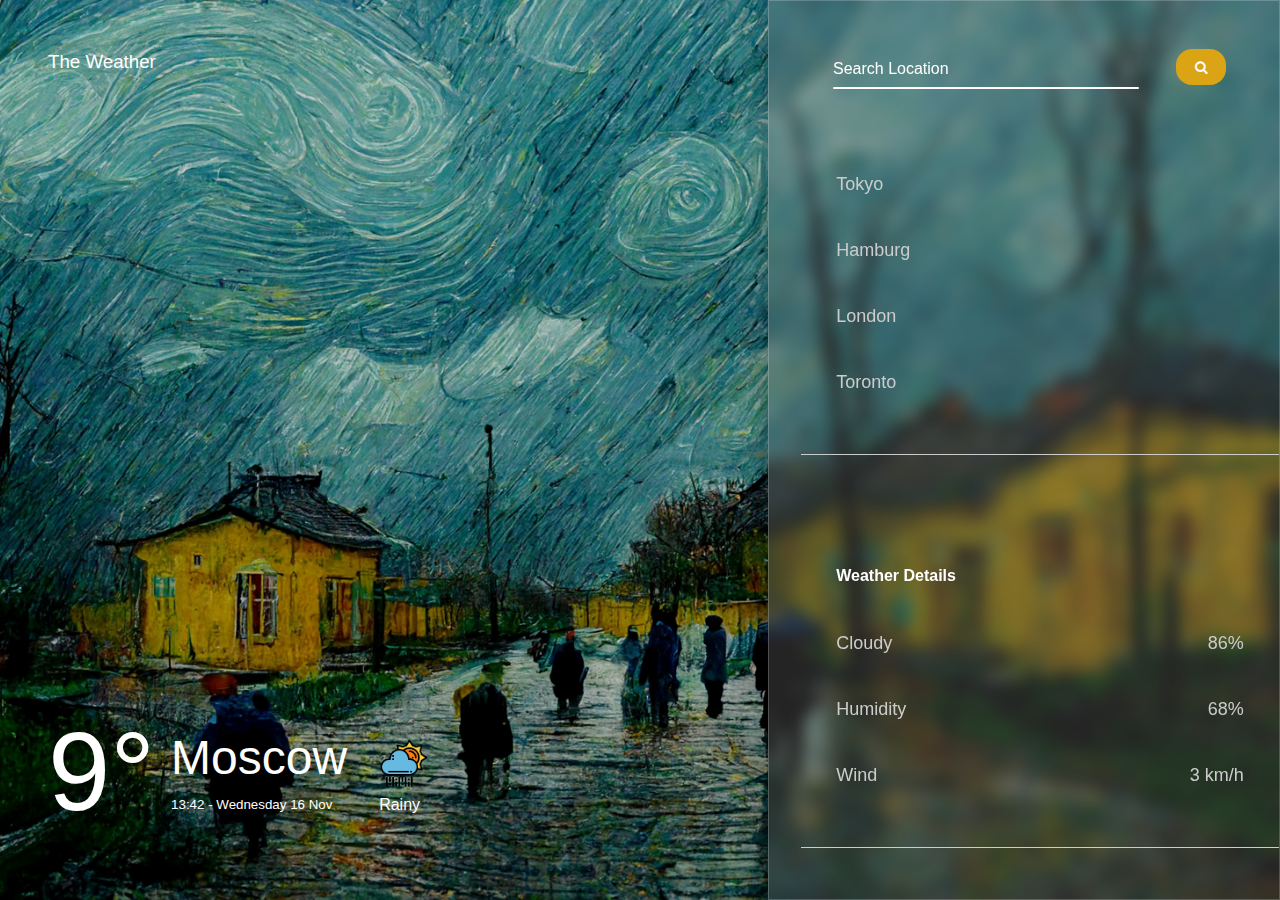
==== index.html @ 807c8da8 "Created main page, script which uses WeatherAPI, burger-menu" ====
<!doctype html>
<head>
  <link href="https://maxcdn.bootstrapcdn.com/font-awesome/4.6.3/css/font-awesome.min.css" rel="stylesheet"/>
  <link rel="stylesheet" href="css/home.css">
  <link rel="stylesheet" href="css/burger.css">
  <script src="js/weather.js" defer></script>
  <script src="js/burger.js" defer></script>
  <meta name="viewport" content="width=device-width, initial-scale=1.0">
  <title>Weather</title>
</head>

<body>
  <section class="burger_menu">
    <h3 class="logo">The Weather</h3>
    <ul class="menu">
      <li><a href="index.html">Home</a></li>
      <li><a href="#">Contact us</a></li>
      <li><a href="#">Developers</a></li>
      <li><a href="#">Else</a></li>
    </ul>
  </section>
  <div class="weather_app">
    <div class="container">
      <h3 class="logo">The Weather</h3>
      <div>
        <h1 class="temp">9&#176</h1>
        <div class="city_time">
          <h1 class="name">Moscow</h1>
          <small>
            <span class="time">13:42</span>
            -
            <span class="date">Wednesday 16 Nov</span>
          </small>
        </div>
        <div class="weather">
          <img src="img/icons/day/302.png" class="icon" alt="icon" width="50">
          <span class="condition">Rainy</span>
        </div>
      </div>
    </div>
  </div>

  <div class="panel">
    <form id="location_input">
      <div class="input_box">
        <input type="text" class="search">
        <span class="text">Search Location</span>
        <span class="line"></span>
      </div>
      <button type="submit" class="submit">
        <i class="fa fa-search"></i>
      </button>
    </form>

    <ul class="cities">
      <li class="city">Tokyo</li>
      <li class="city">Hamburg</li>
      <li class="city">London</li>
      <li class="city">Toronto</li>
    </ul>

    <ul class="details">
      <h4>Weather Details</h4>
      <li>
        <span>Cloudy</span>
        <span class="cloud">86%</span>
      </li>
      <li>
        <span>Humidity</span>
        <span class="humidity">68%</span>
      </li>
      <li>
        <span>Wind</span>
        <soan class="wind">3 km/h</soan>
      </li>
    </ul>
  </div>
</body>
---- css/home.css ----
* {
  box-sizing: border-box;
}

body {
  margin: 0;
  font-family: 'Rubik', sans-serif;
  background: rgba(52, 52, 52, 0.91);
}

h1, h3 {
  font-weight: 400;
}

.weather_app {
  min-height: 100vh;
  background-image: url("../img/day/rainy.png");
  background-position: center;
  background-repeat: no-repeat;
  background-size: cover;
  transition: 0.5s;
  opacity: 1;
  color: #fff;
}

.weather_app::before {
  content: "";
  position: absolute;
  top: 0;
  left: 0;
  width: 100%;
  height: 100%;
  background: rgba(0, 0, 0, 0.2);
  z-index: 0;
}

.container {
  position: absolute;
  top: 0;
  left: 0;
  width: 100%;
  height: 100%;
  display: flex;
  justify-content: space-between;
  align-items: flex-start;
  flex-direction: column;
  padding: 2em 3em 4em 3em;
}

.container > div {
  display: flex;
  justify-content: center;
  align-items: center;
}

.city_time, .temp, .weather {
  margin: 0 1em;
}

.city_time h1 {
  margin: 0 0 0.2em;
  font-size: 3em;
}

.temp {
  font-size: 7em;
  margin: 0;
}

.weather img {
  display: block;
  margin: 0.5em 0;
}

.panel {
  position: absolute;
  top: 0;
  right: 0;
  width: 40%;
  height: 100%;
  display: flex;
  flex-direction: column;
  background: rgba(120, 120, 120, 0.3);
  box-shadow: 0 8px 32px 0 rgba(0, 0, 0, 0.32);
  backdrop-filter: blur(8px);
  -webkit-backdrop-filter: blur(8px);
  border: 1px solid rgba(255, 255, 255, 0.2);
  z-index: 1;
  padding: 3em 0 3em 2em;
  overflow-y: scroll;
  overflow-x: hidden;
  color: #fff;
}

.panel form {
  margin-bottom: 3em;
}

.submit {
  position: absolute;
  right: 4em;
  padding: 0.8em 1.4em;
  border: none;
  border-radius: 1.2em;
  outline: none;
  background: rgb(218, 164, 21);
  color: #fff;
  cursor: pointer;
  transition: 0.4s;
}

.submit:hover {
  background: #fff;
  color: #222;
}

.input_box {
  position: absolute;
  width: 100%;
  height: 2.5em;
}

.input_box input {
  position: absolute;
  width: 65%;
  height: 100%;
  top: 0;
  background: transparent;
  box-shadow: none;
  border: none;
  outline: none;
  font-size: 1.2em;
  padding-left: 2.2em;
  z-index: 1;
  color: rgb(0, 0, 0);
}

.input_box .text {
  position: absolute;
  top: 0;
  left: 0;
  line-height: 2.5em;
  padding: 0 2em;
  display: block;
  transition: 0.5s;
  pointer-events: none;
}

.input_box input:focus + .text {
  top: -2em;
  left: -0.8em;
}

.input_box .line {
  position: absolute;
  bottom: 0;
  margin-left: 2em;
  display: block;
  width: 60%;
  height: 2px;
  background: #fff;
  transition: 0.5s;
  border-radius: 2px;
}

.input_box input:focus ~ .line {
  height: 100%;
}

.panel ul {
  padding: 0 2.2em 1em 2.2em;
  margin: 2em 0;
  border-bottom: 1px solid #ccc;
  list-style: none;
}

.panel ul li {
  color: #ccc;
  margin: 2.5em 0;
  font-size: 18px;
}

.panel ul h4 {
  margin: 3em 0;
}

.city {
  display: block;
  cursor: pointer;
  transition: 0.3s;
}

.city:hover {
  color: #fff;
}

.details li {
  display: flex;
  justify-content: space-between;
  align-items: center;
}

@media screen and (max-width: 930px) {
  /*.weather_app {*/
  /*  min-height: auto;*/
  /*}*/
  .container {
    position: relative;
    width: 100%;
    top: initial;
  }
  .panel {
    position: absolute;
    width: 100%;
    height: 60%;
    top: 40%;
  }
}

@media screen and (max-width: 500px) {
  html {
    font-size: 12px;
  }
  .panel ul li {
    font-size: 14px;
  }
}

@media screen and (max-width: 350px) {
  html {
    font-size: 10px;
  }
  .panel ul li {
    font-size: 12px;
  }
  .weather img {
    width: 40px;
  }
}
---- css/burger.css ----
.burger_menu {
  position: absolute;
  display: flex;
  flex-direction: column;
  flex-wrap: wrap;
  min-width: fit-content;
  width: 20%;
  height: 100%;
  background-color: aliceblue;
  border-right: 2px solid #aaa;
  z-index: 3;
  transition: 0.7s;
  transform: translateX(-500px);
}

.logo {
  cursor: pointer;
}

.show_menu {
  transform: translateX(0px);
}

.burger_menu .logo {
  width: fit-content;
  width: -moz-fit-content;
  color: #444444;
  margin: 2.7em auto;
}

.menu {
  padding: 1em;
  padding-top: 0;
}

.menu li {
  list-style: none;
  border-bottom: 1px solid #aaa;
  padding: 20px 0;
  text-align: center;
}

.menu li:last-child {
  border-bottom: none;
}

.menu li a {
  color: #444444;
  transition: 0.3s;
  text-decoration: none;
  font-size: 20px;
  text-align: center;
}

.menu li a:hover {
  font-weight: 600;
  text-shadow: 0 0 4px #70c9c8;
}

@media screen and (max-width: 500px) {
  html {
    font-size: 12px;
  }
  .menu li a {
    font-size: 14px;
  }
}

@media screen and (max-width: 350px) {
  html {
    font-size: 10px;
  }
  .menu li a {
    font-size: 12px;
  }
}
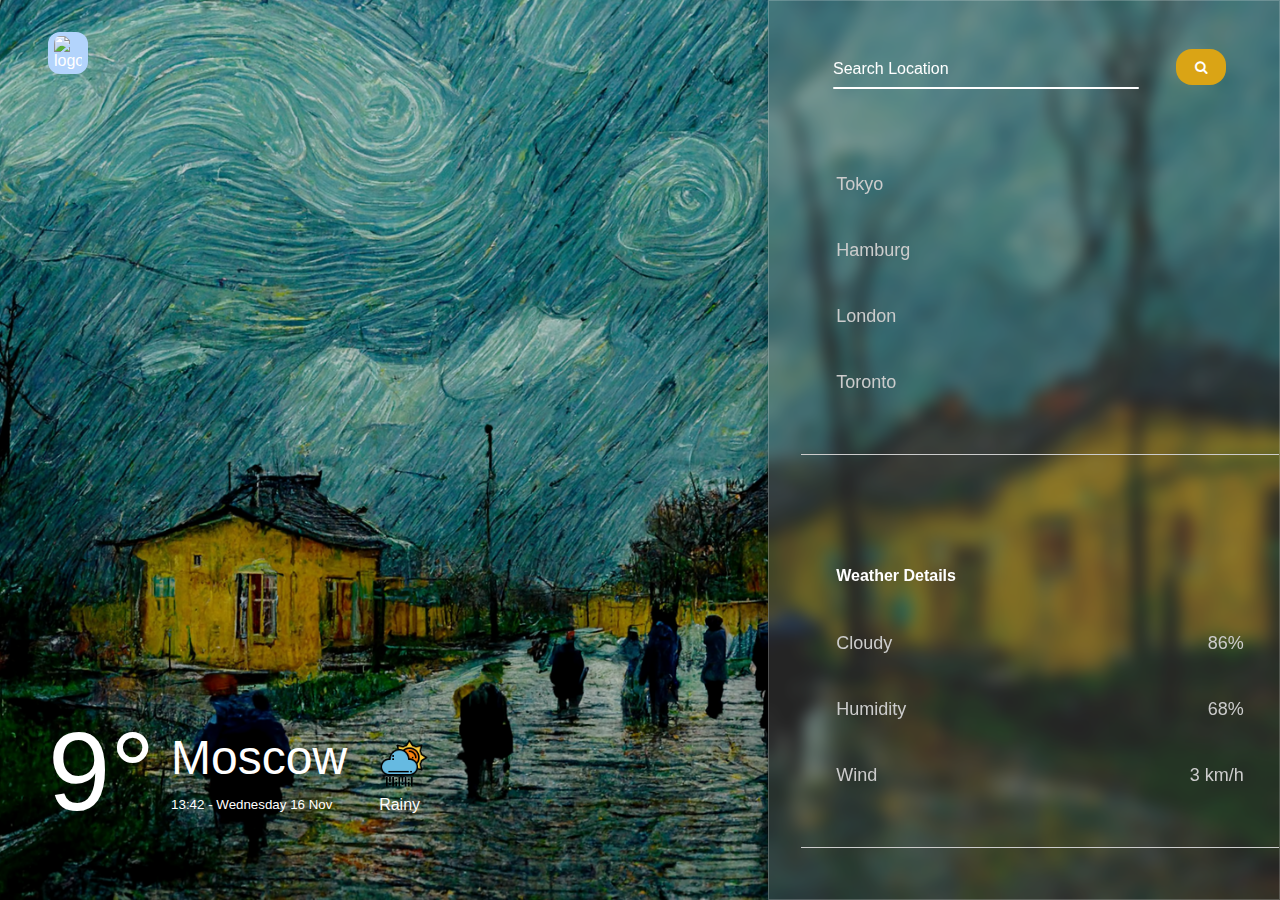
==== commit 45f9d066: "Added new page "contact us"" ====
--- a/index.html
+++ b/index.html
@@ -14,14 +14,14 @@
     <h3 class="logo">The Weather</h3>
     <ul class="menu">
       <li><a href="index.html">Home</a></li>
-      <li><a href="#">Contact us</a></li>
+      <li><a href="contact_us.html">Contact us</a></li>
       <li><a href="#">Developers</a></li>
       <li><a href="#">Else</a></li>
     </ul>
   </section>
   <div class="weather_app">
     <div class="container">
-      <h3 class="logo">The Weather</h3>
+      <img class="logo" src="img/moon.png" alt="logo">
       <div>
         <h1 class="temp">9&#176</h1>
         <div class="city_time">
--- a/css/home.css
+++ b/css/home.css
@@ -224,6 +224,9 @@
   .panel ul li {
     font-size: 14px;
   }
+  .submit {
+    padding: 0.6em 1.2em;
+  }
 }
 
 @media screen and (max-width: 350px) {
@@ -236,4 +239,7 @@
   .weather img {
     width: 40px;
   }
-}
+  .submit {
+    padding: 0.4em 1em;
+  }
+}
--- a/css/burger.css
+++ b/css/burger.css
@@ -1,5 +1,6 @@
 .burger_menu {
   position: absolute;
+  top: 0;
   display: flex;
   flex-direction: column;
   flex-wrap: wrap;
@@ -15,6 +16,15 @@
 
 .logo {
   cursor: pointer;
+  width: 40px;
+  padding: 4px 6px;
+  background: #b3d4fc;
+  border-radius: 12px;
+  transition: 0.3s;
+}
+
+.logo:hover {
+  transform: scale(1.2);
 }
 
 .show_menu {
@@ -50,11 +60,12 @@
   text-decoration: none;
   font-size: 20px;
   text-align: center;
+  border-radius: 14px;
+  padding: 4px 12px;
 }
 
 .menu li a:hover {
-  font-weight: 600;
-  text-shadow: 0 0 4px #70c9c8;
+  background-color: #b3d4fc;
 }
 
 @media screen and (max-width: 500px) {
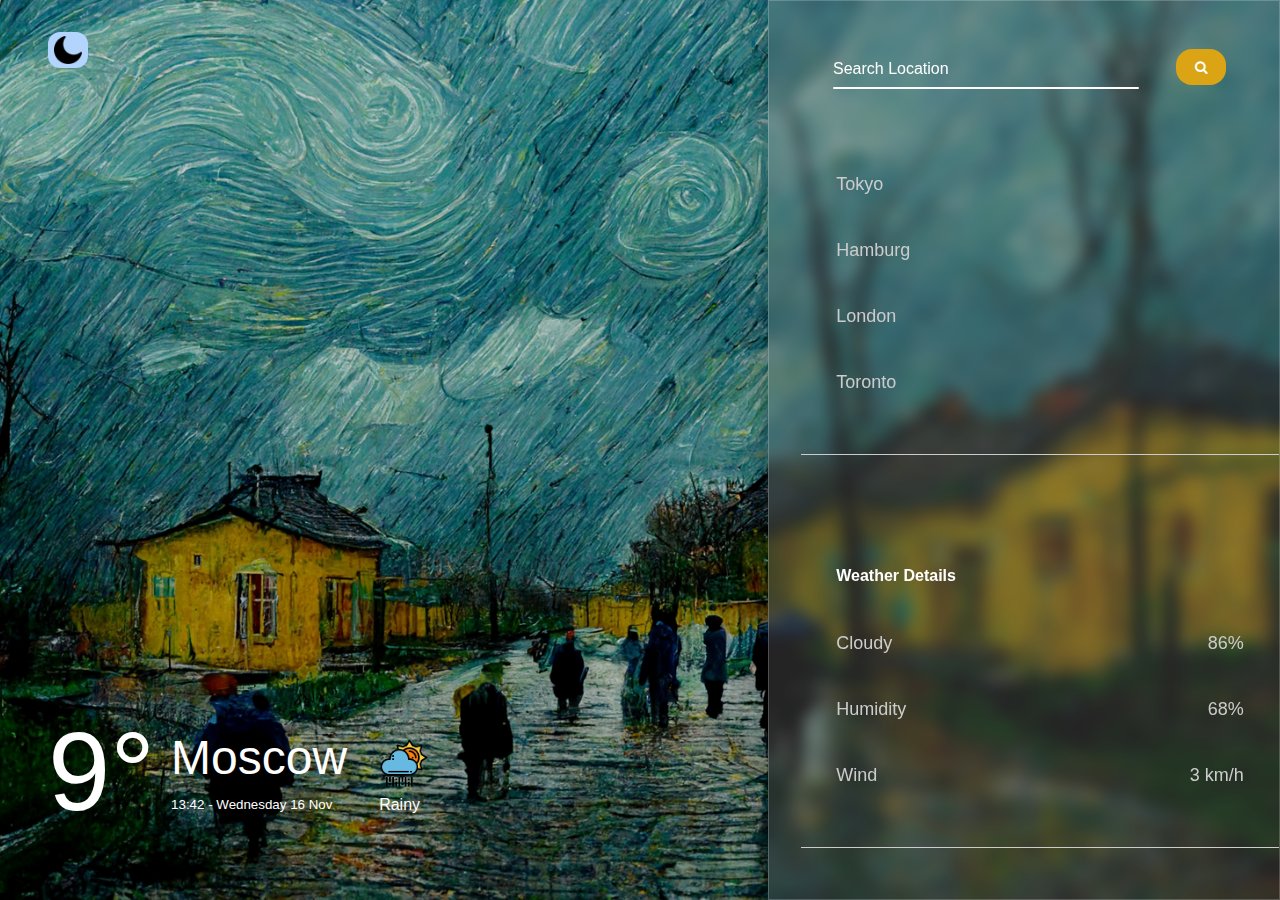
==== commit 32f56c85: "Added login and registration pages" ====
--- a/index.html
+++ b/index.html
@@ -15,8 +15,9 @@
     <ul class="menu">
       <li><a href="index.html">Home</a></li>
       <li><a href="contact_us.html">Contact us</a></li>
-      <li><a href="#">Developers</a></li>
-      <li><a href="#">Else</a></li>
+      <li><a href="month.html">Monthly Weather Forecast</a></li>
+      <li><a href="login.html">Sign In</a></li>
+      <li><a href="add.html">Sign Up</a></li>
     </ul>
   </section>
   <div class="weather_app">
--- a/css/home.css
+++ b/css/home.css
@@ -10,6 +10,10 @@
 
 h1, h3 {
   font-weight: 400;
+}
+
+.container .logo {
+  margin: 0;
 }
 
 .weather_app {
--- a/css/burger.css
+++ b/css/burger.css
@@ -9,7 +9,7 @@
   height: 100%;
   background-color: aliceblue;
   border-right: 2px solid #aaa;
-  z-index: 3;
+  z-index: 100;
   transition: 0.7s;
   transform: translateX(-500px);
 }
@@ -21,6 +21,8 @@
   background: #b3d4fc;
   border-radius: 12px;
   transition: 0.3s;
+  margin-left: 3em;
+  margin-top: 2em;
 }
 
 .logo:hover {
